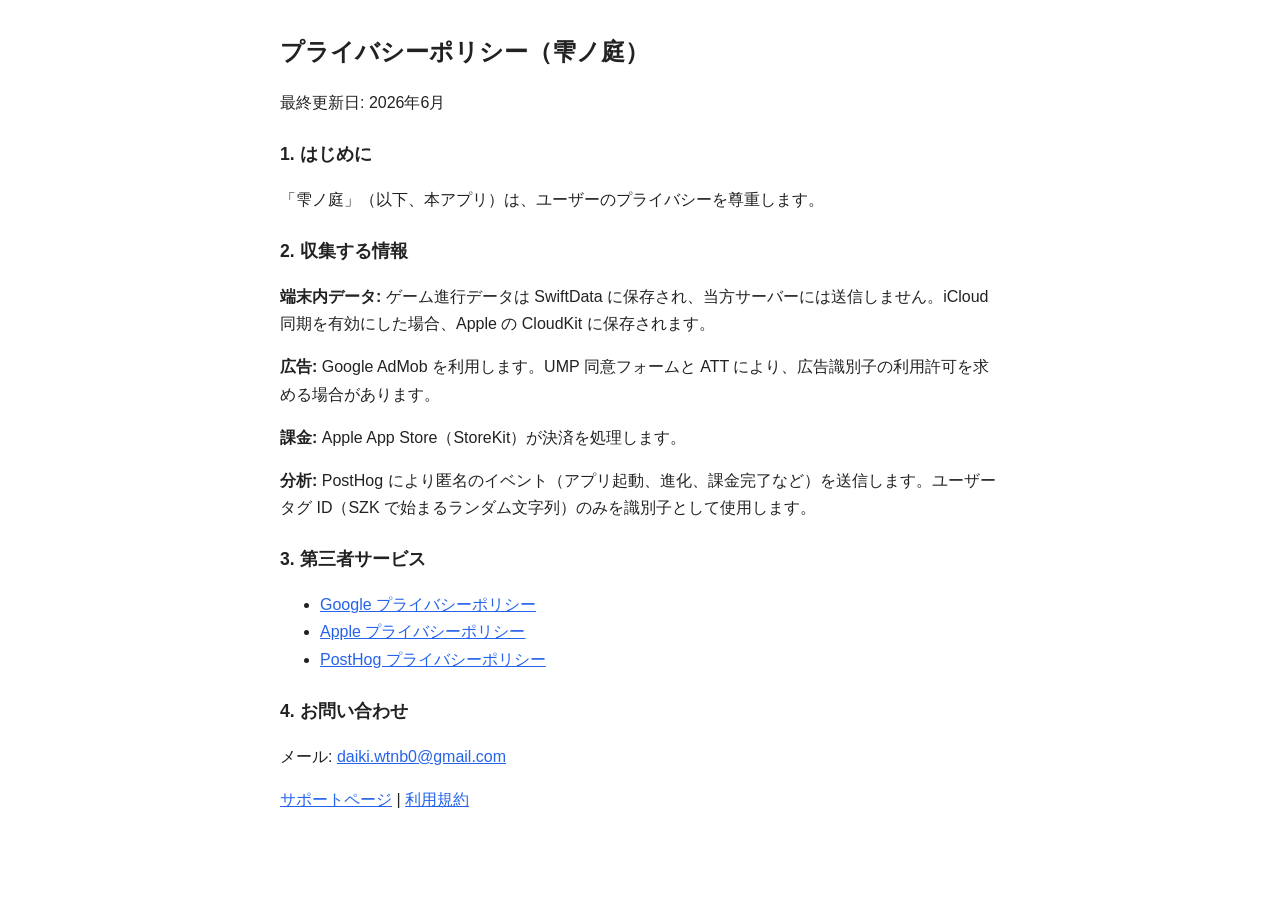
==== privacy.html @ 44d1654e "Add legal pages for App Store" ====
<!DOCTYPE html>
<html lang="ja">
<head>
  <meta charset="utf-8">
  <meta name="viewport" content="width=device-width, initial-scale=1">
  <title>雫ノ庭 - プライバシーポリシー</title>
  <style>
    body { font-family: -apple-system, sans-serif; line-height: 1.7; max-width: 720px; margin: 2rem auto; padding: 0 1rem; color: #222; }
    h1 { font-size: 1.5rem; }
    h2 { font-size: 1.1rem; margin-top: 1.5rem; }
    a { color: #2563eb; }
  </style>
</head>
<body>
  <h1>プライバシーポリシー（雫ノ庭）</h1>
  <p>最終更新日: 2026年6月</p>
  <h2>1. はじめに</h2>
  <p>「雫ノ庭」（以下、本アプリ）は、ユーザーのプライバシーを尊重します。</p>
  <h2>2. 収集する情報</h2>
  <p><strong>端末内データ:</strong> ゲーム進行データは SwiftData に保存され、当方サーバーには送信しません。iCloud 同期を有効にした場合、Apple の CloudKit に保存されます。</p>
  <p><strong>広告:</strong> Google AdMob を利用します。UMP 同意フォームと ATT により、広告識別子の利用許可を求める場合があります。</p>
  <p><strong>課金:</strong> Apple App Store（StoreKit）が決済を処理します。</p>
  <p><strong>分析:</strong> PostHog により匿名のイベント（アプリ起動、進化、課金完了など）を送信します。ユーザータグ ID（SZK で始まるランダム文字列）のみを識別子として使用します。</p>
  <h2>3. 第三者サービス</h2>
  <ul>
    <li><a href="https://policies.google.com/privacy">Google プライバシーポリシー</a></li>
    <li><a href="https://www.apple.com/legal/privacy/">Apple プライバシーポリシー</a></li>
    <li><a href="https://posthog.com/privacy">PostHog プライバシーポリシー</a></li>
  </ul>
  <h2>4. お問い合わせ</h2>
  <p>メール: <a href="mailto:daiki.wtnb0@gmail.com">daiki.wtnb0@gmail.com</a></p>
  <p><a href="support.html">サポートページ</a> | <a href="terms.html">利用規約</a></p>
</body>
</html>
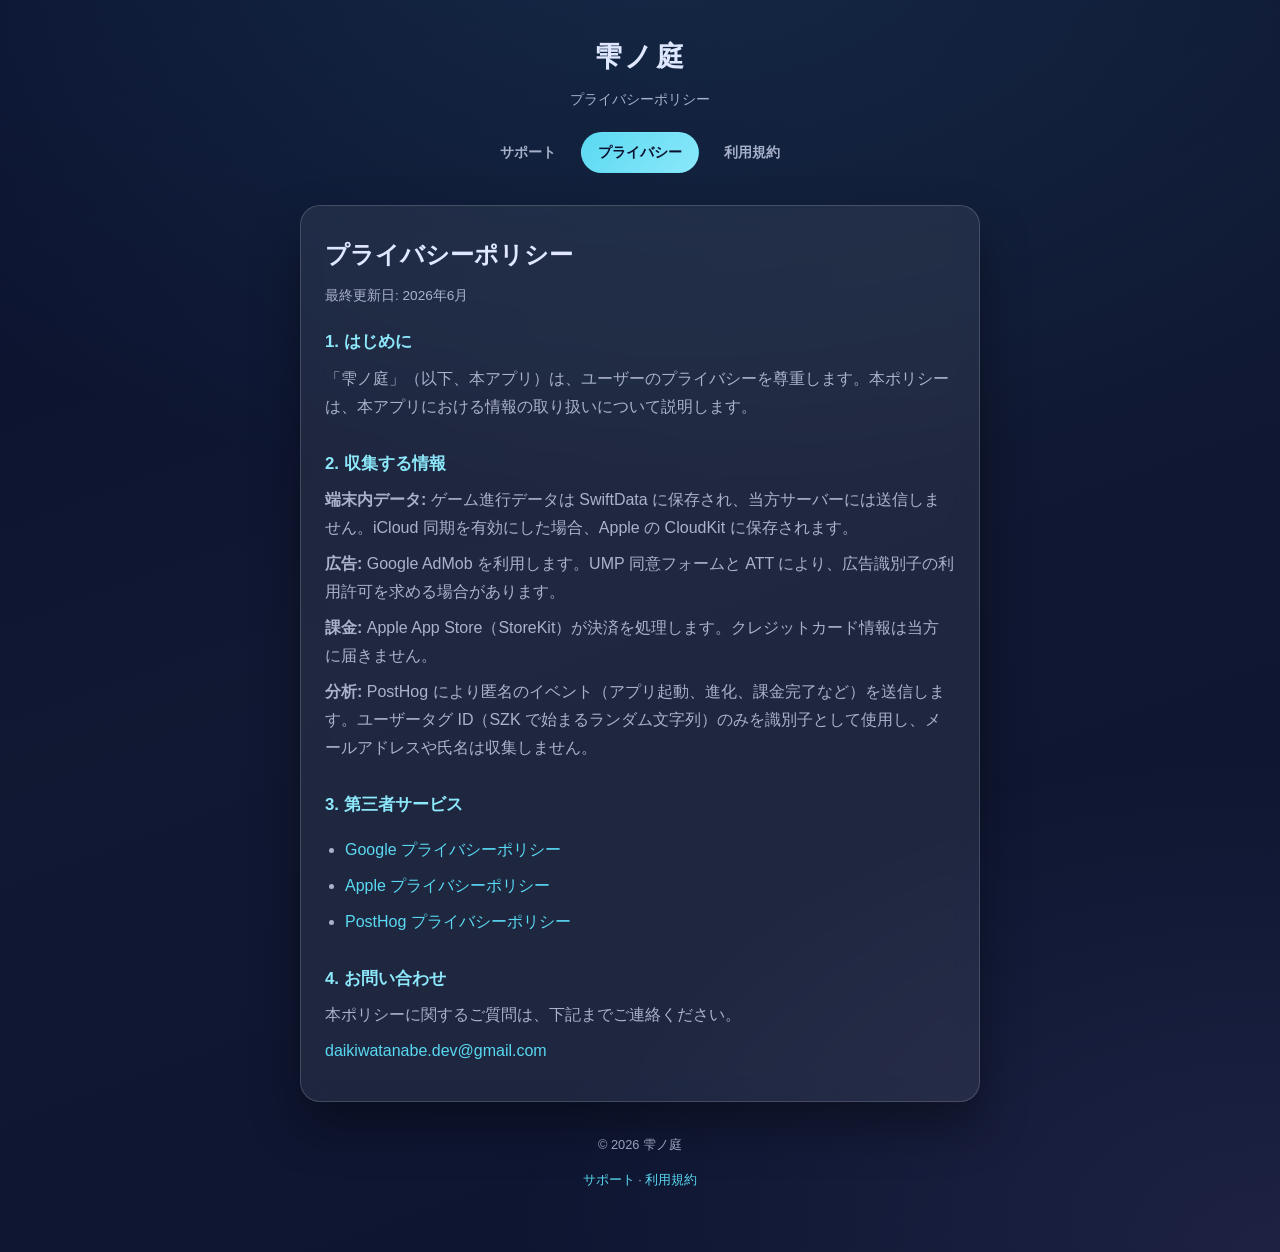
==== commit 99a0b2fe: "Update support email and professional legal site design. Co-authored-by: Cursor <cursoragent@cursor." ====
--- a/privacy.html
+++ b/privacy.html
@@ -3,32 +3,51 @@
 <head>
   <meta charset="utf-8">
   <meta name="viewport" content="width=device-width, initial-scale=1">
+  <meta name="description" content="雫ノ庭のプライバシーポリシー">
   <title>雫ノ庭 - プライバシーポリシー</title>
-  <style>
-    body { font-family: -apple-system, sans-serif; line-height: 1.7; max-width: 720px; margin: 2rem auto; padding: 0 1rem; color: #222; }
-    h1 { font-size: 1.5rem; }
-    h2 { font-size: 1.1rem; margin-top: 1.5rem; }
-    a { color: #2563eb; }
-  </style>
+  <link rel="stylesheet" href="legal.css">
 </head>
 <body>
-  <h1>プライバシーポリシー（雫ノ庭）</h1>
-  <p>最終更新日: 2026年6月</p>
-  <h2>1. はじめに</h2>
-  <p>「雫ノ庭」（以下、本アプリ）は、ユーザーのプライバシーを尊重します。</p>
-  <h2>2. 収集する情報</h2>
-  <p><strong>端末内データ:</strong> ゲーム進行データは SwiftData に保存され、当方サーバーには送信しません。iCloud 同期を有効にした場合、Apple の CloudKit に保存されます。</p>
-  <p><strong>広告:</strong> Google AdMob を利用します。UMP 同意フォームと ATT により、広告識別子の利用許可を求める場合があります。</p>
-  <p><strong>課金:</strong> Apple App Store（StoreKit）が決済を処理します。</p>
-  <p><strong>分析:</strong> PostHog により匿名のイベント（アプリ起動、進化、課金完了など）を送信します。ユーザータグ ID（SZK で始まるランダム文字列）のみを識別子として使用します。</p>
-  <h2>3. 第三者サービス</h2>
-  <ul>
-    <li><a href="https://policies.google.com/privacy">Google プライバシーポリシー</a></li>
-    <li><a href="https://www.apple.com/legal/privacy/">Apple プライバシーポリシー</a></li>
-    <li><a href="https://posthog.com/privacy">PostHog プライバシーポリシー</a></li>
-  </ul>
-  <h2>4. お問い合わせ</h2>
-  <p>メール: <a href="mailto:daiki.wtnb0@gmail.com">daiki.wtnb0@gmail.com</a></p>
-  <p><a href="support.html">サポートページ</a> | <a href="terms.html">利用規約</a></p>
+  <div class="page">
+    <header class="site-header">
+      <p class="site-logo">雫ノ庭</p>
+      <p class="site-tagline">プライバシーポリシー</p>
+      <nav class="site-nav" aria-label="法務ページ">
+        <a href="support.html">サポート</a>
+        <a href="privacy.html" class="active">プライバシー</a>
+        <a href="terms.html">利用規約</a>
+      </nav>
+    </header>
+
+    <main class="card">
+      <h1>プライバシーポリシー</h1>
+      <p class="meta">最終更新日: 2026年6月</p>
+
+      <h2>1. はじめに</h2>
+      <p>「雫ノ庭」（以下、本アプリ）は、ユーザーのプライバシーを尊重します。本ポリシーは、本アプリにおける情報の取り扱いについて説明します。</p>
+
+      <h2>2. 収集する情報</h2>
+      <p><strong>端末内データ:</strong> ゲーム進行データは SwiftData に保存され、当方サーバーには送信しません。iCloud 同期を有効にした場合、Apple の CloudKit に保存されます。</p>
+      <p><strong>広告:</strong> Google AdMob を利用します。UMP 同意フォームと ATT により、広告識別子の利用許可を求める場合があります。</p>
+      <p><strong>課金:</strong> Apple App Store（StoreKit）が決済を処理します。クレジットカード情報は当方に届きません。</p>
+      <p><strong>分析:</strong> PostHog により匿名のイベント（アプリ起動、進化、課金完了など）を送信します。ユーザータグ ID（SZK で始まるランダム文字列）のみを識別子として使用し、メールアドレスや氏名は収集しません。</p>
+
+      <h2>3. 第三者サービス</h2>
+      <ul>
+        <li><a href="https://policies.google.com/privacy" rel="noopener noreferrer" target="_blank">Google プライバシーポリシー</a></li>
+        <li><a href="https://www.apple.com/legal/privacy/" rel="noopener noreferrer" target="_blank">Apple プライバシーポリシー</a></li>
+        <li><a href="https://posthog.com/privacy" rel="noopener noreferrer" target="_blank">PostHog プライバシーポリシー</a></li>
+      </ul>
+
+      <h2>4. お問い合わせ</h2>
+      <p>本ポリシーに関するご質問は、下記までご連絡ください。</p>
+      <p><a href="mailto:daikiwatanabe.dev@gmail.com">daikiwatanabe.dev@gmail.com</a></p>
+    </main>
+
+    <footer class="site-footer">
+      <p>&copy; 2026 雫ノ庭</p>
+      <p><a href="support.html">サポート</a> · <a href="terms.html">利用規約</a></p>
+    </footer>
+  </div>
 </body>
 </html>
--- a/legal.css
+++ b/legal.css
@@ -0,0 +1,222 @@
+:root {
+  --bg-deep: #0a102e;
+  --bg-mid: #101832;
+  --bg-card: rgba(255, 255, 255, 0.07);
+  --border: rgba(255, 255, 255, 0.16);
+  --text: #e0e8ff;
+  --text-muted: rgba(224, 232, 255, 0.72);
+  --aqua: #59d9f2;
+  --aqua-soft: #8ce8fa;
+  --purple: #b89eeb;
+  --shadow: 0 24px 48px rgba(0, 0, 0, 0.35);
+}
+
+* {
+  box-sizing: border-box;
+}
+
+body {
+  margin: 0;
+  min-height: 100vh;
+  font-family: -apple-system, BlinkMacSystemFont, "Hiragino Sans", "Yu Gothic UI", sans-serif;
+  line-height: 1.75;
+  color: var(--text);
+  background:
+    radial-gradient(ellipse 80% 50% at 50% -10%, rgba(89, 217, 242, 0.12), transparent),
+    radial-gradient(ellipse 60% 40% at 100% 100%, rgba(184, 158, 235, 0.1), transparent),
+    linear-gradient(160deg, var(--bg-deep) 0%, var(--bg-mid) 45%, #0c1430 100%);
+}
+
+.page {
+  max-width: 720px;
+  margin: 0 auto;
+  padding: 2rem 1.25rem 3rem;
+}
+
+.site-header {
+  text-align: center;
+  margin-bottom: 2rem;
+}
+
+.site-logo {
+  font-size: 1.75rem;
+  font-weight: 700;
+  letter-spacing: 0.08em;
+  color: var(--text);
+  margin: 0 0 0.35rem;
+}
+
+.site-tagline {
+  margin: 0;
+  font-size: 0.9rem;
+  color: var(--text-muted);
+}
+
+.site-nav {
+  display: flex;
+  justify-content: center;
+  flex-wrap: wrap;
+  gap: 0.5rem;
+  margin-top: 1.25rem;
+}
+
+.site-nav a {
+  padding: 0.45rem 1rem;
+  border-radius: 999px;
+  font-size: 0.875rem;
+  font-weight: 600;
+  text-decoration: none;
+  color: var(--text-muted);
+  border: 1px solid transparent;
+  transition: color 0.15s, border-color 0.15s, background 0.15s;
+}
+
+.site-nav a:hover {
+  color: var(--aqua-soft);
+  border-color: var(--border);
+  background: rgba(255, 255, 255, 0.04);
+}
+
+.site-nav a.active {
+  color: var(--bg-deep);
+  background: linear-gradient(135deg, var(--aqua) 0%, var(--aqua-soft) 100%);
+  border-color: transparent;
+}
+
+.card {
+  background: var(--bg-card);
+  border: 1px solid var(--border);
+  border-radius: 20px;
+  padding: 1.75rem 1.5rem;
+  box-shadow: var(--shadow);
+  backdrop-filter: blur(12px);
+  -webkit-backdrop-filter: blur(12px);
+}
+
+.card h1 {
+  margin: 0 0 0.5rem;
+  font-size: 1.5rem;
+  font-weight: 700;
+  color: var(--text);
+}
+
+.card h2 {
+  margin: 1.75rem 0 0.5rem;
+  font-size: 1.05rem;
+  font-weight: 600;
+  color: var(--aqua-soft);
+}
+
+.card h2:first-of-type {
+  margin-top: 1.25rem;
+}
+
+.card p,
+.card li {
+  color: var(--text-muted);
+  margin: 0.5rem 0;
+}
+
+.card ul {
+  padding-left: 1.25rem;
+}
+
+.card a {
+  color: var(--aqua);
+  text-decoration: none;
+}
+
+.card a:hover {
+  color: var(--aqua-soft);
+  text-decoration: underline;
+}
+
+.meta {
+  font-size: 0.85rem;
+  color: var(--text-muted);
+  margin-bottom: 0.5rem;
+}
+
+.btn-primary {
+  display: inline-block;
+  margin-top: 1rem;
+  padding: 0.75rem 1.5rem;
+  border-radius: 999px;
+  font-size: 0.95rem;
+  font-weight: 600;
+  text-decoration: none;
+  color: var(--bg-deep);
+  background: linear-gradient(135deg, var(--aqua) 0%, var(--aqua-soft) 100%);
+  box-shadow: 0 8px 24px rgba(89, 217, 242, 0.25);
+  transition: transform 0.15s, box-shadow 0.15s;
+}
+
+.btn-primary:hover {
+  transform: translateY(-1px);
+  box-shadow: 0 12px 28px rgba(89, 217, 242, 0.35);
+  text-decoration: none;
+}
+
+.link-grid {
+  display: grid;
+  gap: 0.75rem;
+  margin-top: 1.5rem;
+}
+
+.link-card {
+  display: block;
+  padding: 1rem 1.25rem;
+  border-radius: 14px;
+  border: 1px solid var(--border);
+  background: rgba(255, 255, 255, 0.04);
+  text-decoration: none;
+  color: var(--text);
+  transition: border-color 0.15s, background 0.15s;
+}
+
+.link-card:hover {
+  border-color: rgba(89, 217, 242, 0.4);
+  background: rgba(89, 217, 242, 0.08);
+  text-decoration: none;
+}
+
+.link-card strong {
+  display: block;
+  font-size: 1rem;
+  margin-bottom: 0.25rem;
+}
+
+.link-card span {
+  font-size: 0.85rem;
+  color: var(--text-muted);
+}
+
+.site-footer {
+  margin-top: 2rem;
+  text-align: center;
+  font-size: 0.8rem;
+  color: var(--text-muted);
+}
+
+.site-footer a {
+  color: var(--aqua);
+  text-decoration: none;
+}
+
+.site-footer a:hover {
+  text-decoration: underline;
+}
+
+@media (max-width: 480px) {
+  .page {
+    padding: 1.5rem 1rem 2.5rem;
+  }
+
+  .card {
+    padding: 1.25rem 1rem;
+  }
+
+  .site-logo {
+    font-size: 1.5rem;
+  }
+}
